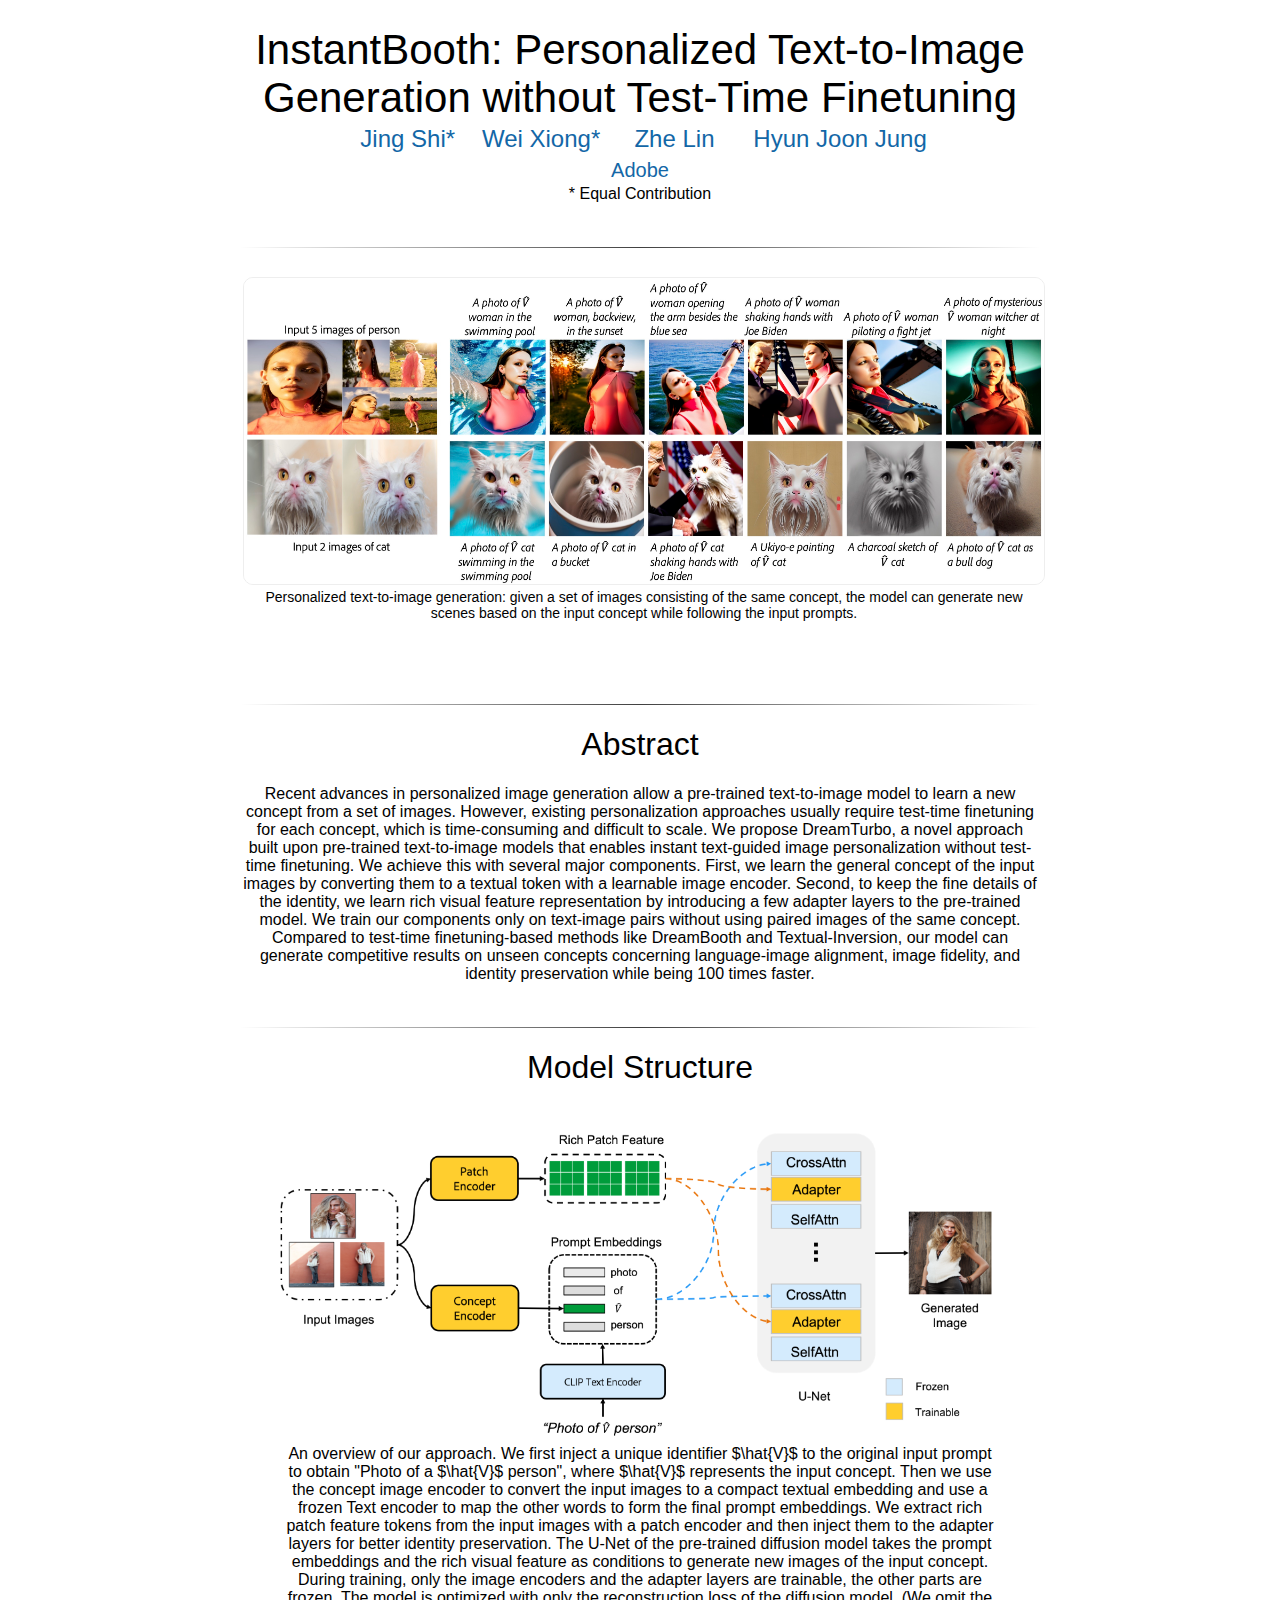
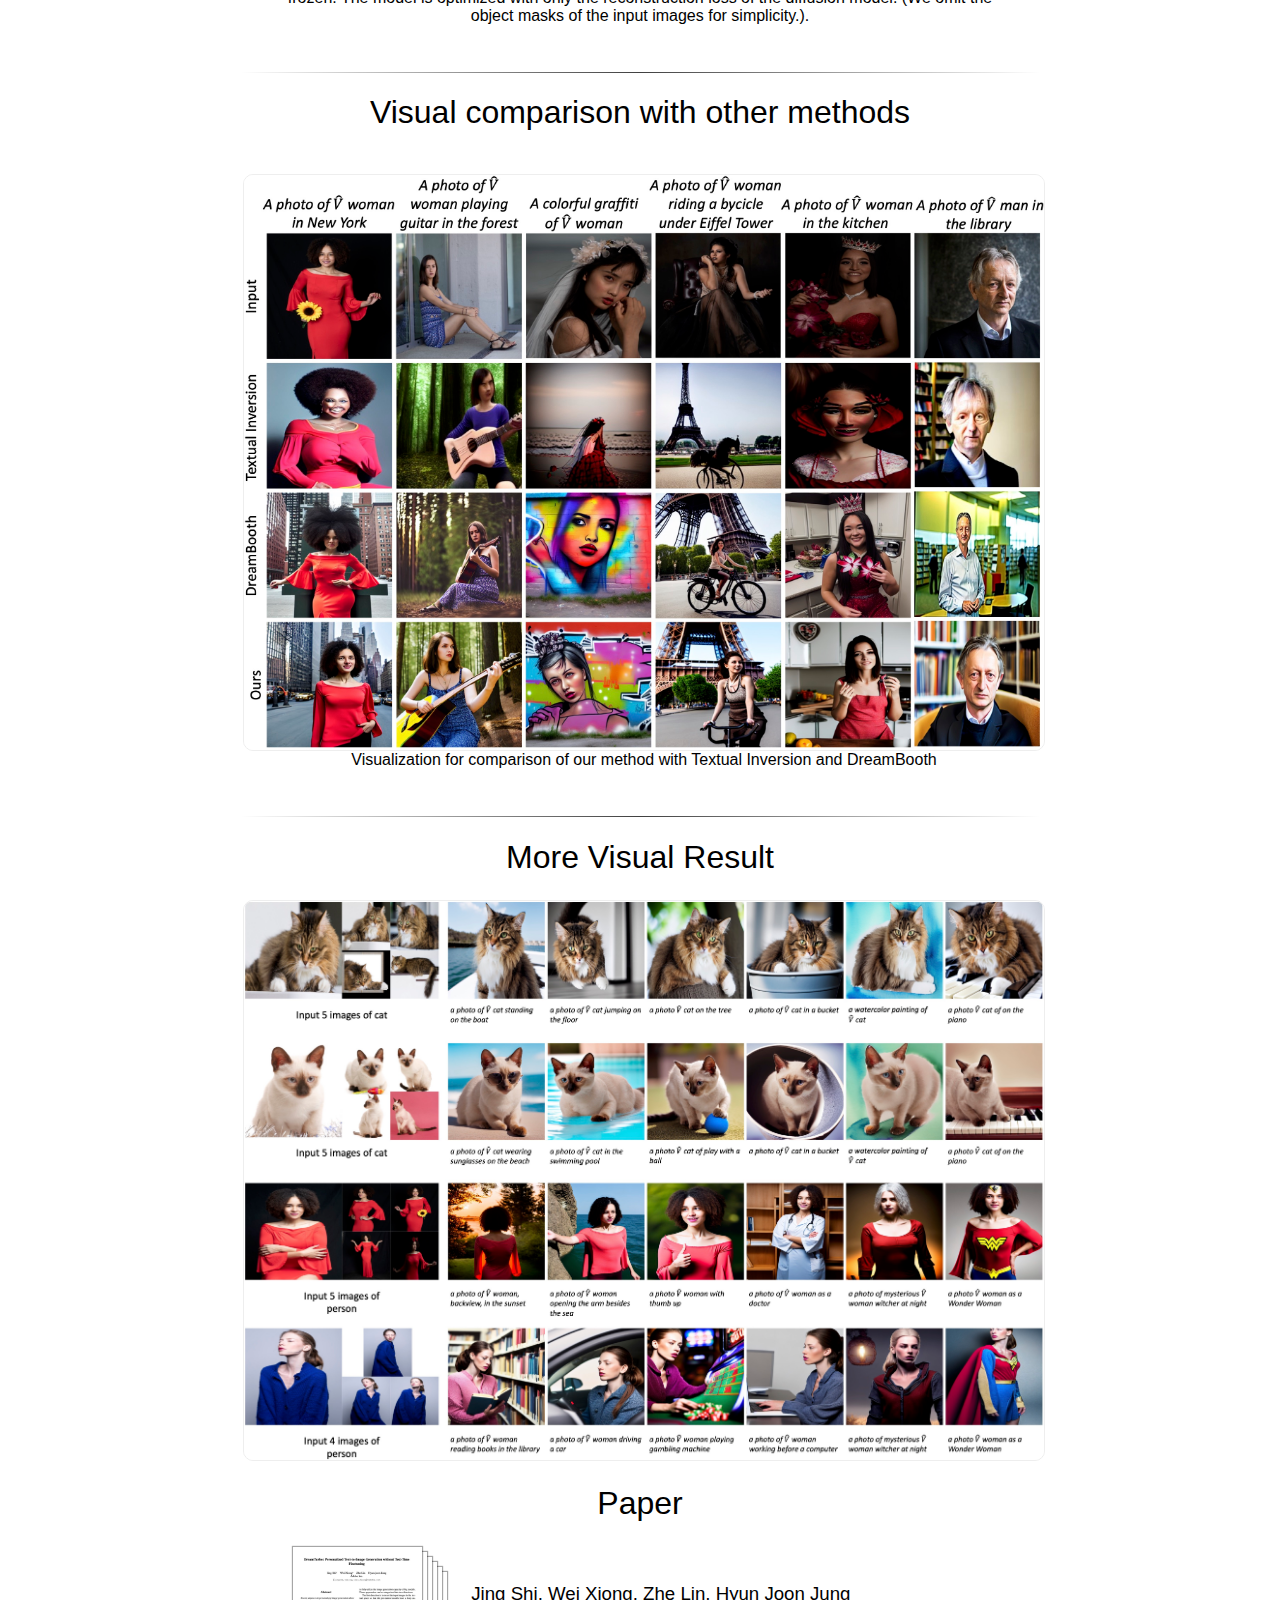
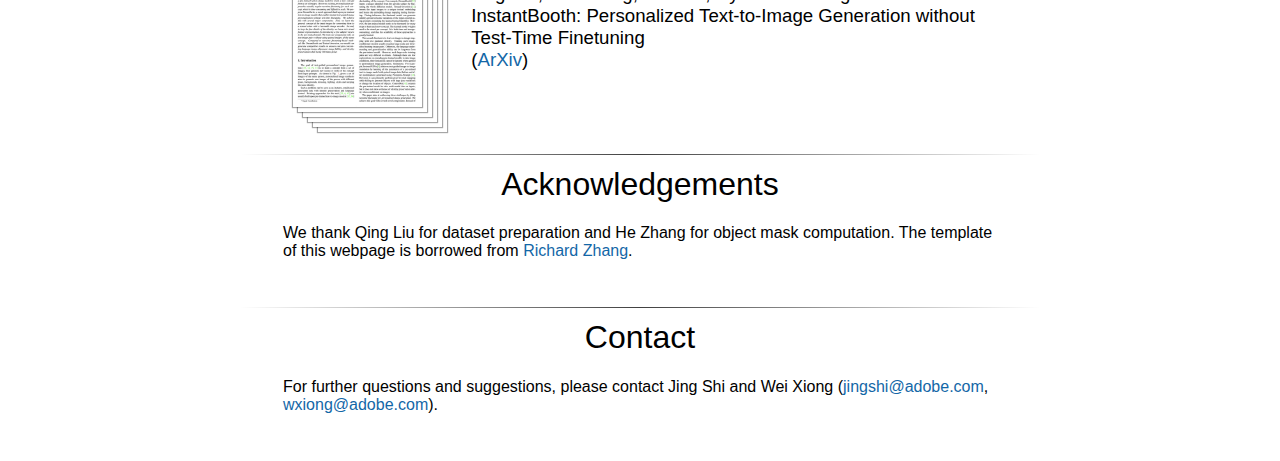
==== InstantBooth/index.html @ 2bd10f30 "update instantbooth website" ====
<script src="http://www.google.com/jsapi" type="text/javascript"></script> 
<script type="text/javascript">google.load("jquery", "1.3.2");</script>
<script src="https://cdn.mathjax.org/mathjax/latest/MathJax.js?config=TeX-AMS_HTML"></script>

<style type="text/css">
	body {
		font-family: "HelveticaNeue-Light", "Helvetica Neue Light", "Helvetica Neue", Helvetica, Arial, "Lucida Grande", sans-serif; 
		font-weight:300;
		font-size:16px;
		margin-left: auto;
		margin-right: auto;
		width: 800px;
	}
	
	h1 {
		font-weight:300;
	}
		
	h2 {
		font-weight:300;
		font-size: 22px;
		text-align: left;
	}

	.disclaimerbox {
		background-color: #eee;		
		border: 1px solid #eeeeee;
		border-radius: 10px ;
		-moz-border-radius: 10px ;
		-webkit-border-radius: 10px ;
		padding: 20px;
	}

	video.header-vid {
		height: 140px;
		border: 1px solid black;
		border-radius: 10px ;
		-moz-border-radius: 10px ;
		-webkit-border-radius: 10px ;
	}
	
	img.header-img {
		height: 140px;
		border: 1px solid black;
		border-radius: 10px ;
		-moz-border-radius: 10px ;
		-webkit-border-radius: 10px ;
	}
	
	img.rounded {
		border: 1px solid #eeeeee;
		border-radius: 10px ;
		-moz-border-radius: 10px ;
		-webkit-border-radius: 10px ;
	}
	
	a:link,a:visited
	{
		color: #1367a7;
		text-decoration: none;
	}
	a:hover {
		color: #208799;
	}
	
	td.dl-link {
		height: 160px;
		text-align: center;
		font-size: 22px;
	}
	
	.layered-paper-big { /* modified from: http://css-tricks.com/snippets/css/layered-paper/ */
		box-shadow:
		        0px 0px 1px 1px rgba(0,0,0,0.35), /* The top layer shadow */
		        5px 5px 0 0px #fff, /* The second layer */
		        5px 5px 1px 1px rgba(0,0,0,0.35), /* The second layer shadow */
		        10px 10px 0 0px #fff, /* The third layer */
		        10px 10px 1px 1px rgba(0,0,0,0.35), /* The third layer shadow */
		        15px 15px 0 0px #fff, /* The fourth layer */
		        15px 15px 1px 1px rgba(0,0,0,0.35), /* The fourth layer shadow */
		        20px 20px 0 0px #fff, /* The fifth layer */
		        20px 20px 1px 1px rgba(0,0,0,0.35), /* The fifth layer shadow */
		        25px 25px 0 0px #fff, /* The fifth layer */
		        25px 25px 1px 1px rgba(0,0,0,0.35); /* The fifth layer shadow */
		margin-left: 10px;
		margin-right: 45px;
	}

	.paper-big { /* modified from: http://css-tricks.com/snippets/css/layered-paper/ */
		box-shadow:
		        0px 0px 1px 1px rgba(0,0,0,0.35); /* The top layer shadow */

		margin-left: 10px;
		margin-right: 45px;
	}


	.layered-paper { /* modified from: http://css-tricks.com/snippets/css/layered-paper/ */
		box-shadow:
		        0px 0px 1px 1px rgba(0,0,0,0.35), /* The top layer shadow */
		        5px 5px 0 0px #fff, /* The second layer */
		        5px 5px 1px 1px rgba(0,0,0,0.35), /* The second layer shadow */
		        10px 10px 0 0px #fff, /* The third layer */
		        10px 10px 1px 1px rgba(0,0,0,0.35); /* The third layer shadow */
		margin-top: 5px;
		margin-left: 10px;
		margin-right: 30px;
		margin-bottom: 5px;
	}
	
	.vert-cent {
		position: relative;
	    top: 50%;
	    transform: translateY(-50%);
	}
	
	hr
	{
		border: 0;
		height: 1px;
		background-image: linear-gradient(to right, rgba(0, 0, 0, 0), rgba(0, 0, 0, 0.75), rgba(0, 0, 0, 0));
	}

	pre {
    text-align: left;
    white-space: pre;
	background-color: ghostwhite;
	border: 1px solid #CCCCCC;
	padding: 10px 20px;
	margin: 10px;
    tab-size:         4; /* Chrome 21+, Safari 6.1+, Opera 15+ */
    -moz-tab-size:    4; /* Firefox 4+ */
    -o-tab-size:      4; /* Opera 11.5 & 12.1 only */
  	}

</style>

<html>
  <head>
		<title>InstantBooth: Personalized Text-to-Image Generation without Test-Time Finetuning</title>
		<meta property="og:image" content=""/>
		<meta property="og:title" content="InstantBooth: Personalized Text-to-Image Generation without Test-Time Finetuning" />
  </head>

  <body>
    <br>
          <center>
          	<span style="font-size:42px">InstantBooth: Personalized Text-to-Image Generation without Test-Time Finetuning</span>
	  		  <table align=center width=600px>
	  			  <tr>
	  	              <td align=center width=100px>
	  					<center>
	  						<span style="font-size:24px"><a href="https://www.cs.rochester.edu/u/jshi31/">Jing Shi*</a></span>
		  		  		</center>
		  		  	  </td>
	  	              <td align=center width=100px>
	  					<center>
	  						<span style="font-size:24px"><a href="https://wxiong.me/">Wei Xiong*</a></span>
		  		  		</center>
		  		  	  </td>
	  	              <td align=center width=100px>
	  					<center>
	  						<span style="font-size:24px"><a href="https://sites.google.com/site/zhelin625/">Zhe Lin</a></span>
		  		  		</center>
		  		  	  </td>
	  	              <td align=center width=150px>
	  					<center>
	  						<span style="font-size:24px"><a href="https://polaris79.wixsite.com/hjung/">Hyun Joon Jung</a></span>
		  		  		</center>
		  		  	  </td>
				  </tr>
				</table>
          		<!-- <span style="font-size:30px">ECCV 2016.</span> -->

			  <table align=center width=600px>
				  <tr>
					  <td align=center width=100px>
						<center>
							<span style="font-size:20px"><a href="https://research.adobe.com/">Adobe</a></span>
						</center>
					  </td>
			  </table>
			* Equal Contribution 
          </center>

   		  <br><br>
		  <hr>

  		  <br>
  		  <table align=center width=720px>
  			  <tr>
  	              <td width=720px>
  					<center>
  	                	<a href="./resources/images/teaser.jpg"><img class="rounded" src = "./resources/images/teaser.jpg" width="800px"></img></href></a><br>
					</center>
  	              </td>
                </tr>
  	              <td width=400px>
  					<center>
  	                	<span style="font-size:14px">Personalized text-to-image generation: given a set of images consisting of the same concept, the model can generate new scenes based on the input concept while following the input prompts.
					</center>
  	              </td>

  		  </table>
      	  <br><br>

		  <!-- <table align=center width=720px>
			<tr>
				<td width=300px>
					<center>
						<a href="#download"><img class="rounded" onmouseover="this.src='./resources/images/data_icon.png';" onmouseout="this.src='./resources/images/data_icon.png';" src = "./resources/images/data_icon.png" height = "120px"></a><br>
						<span style="font-size:16px">Download Dataset</span><br>
					</center>
				</td>
				<td width=300px>
					<center>
						<a href="#video"><img class="rounded" onmouseover="this.src='./resources/images/video_icon.png';" onmouseout="this.src='./resources/images/video_icon.png';" src = "./resources/images/video_icon.png" height = "120px"></a><br>
						<span style="font-size:16px">Video</span><br>
					</center>
				</td>
				<td width=300px>
					<center>
						<a href="#analysis"><img class="rounded" onmouseover="this.src='./resources/images/magnify_glass.png';" onmouseout="this.src='./resources/images/magnify_glass.png';" src = "./resources/images/magnify_glass.png" height = "120px"></a><br>
						<span style="font-size:16px">Visualization</span><br>
					</center>
				</td>
				<td width=300px>
					<center>
					  <a href="https://github.com/jshi31/T2ONet"><img class="rounded" onmouseover="this.src='./resources/images/github_icon.png';" onmouseout="this.src='./resources/images/github_icon.png';" src = "./resources/images/github_icon.png" height = "120px"></a><br>
					  <span style="font-size:16px">GitHub Repo</span><br>						
					</center>
				</td>
			</tr>
		  </table> -->

		  <br><br>

		  <hr>

  		  <table align=center width=720px>
				<center><h1>Abstract</h1></center>
		  </table>
		  <center>
			<span>
				Recent advances in personalized image generation allow a pre-trained text-to-image model to learn a new concept from a set of images. However, existing personalization approaches usually require test-time finetuning for each concept, which is time-consuming and difficult to scale. We propose DreamTurbo, a novel approach built upon pre-trained text-to-image models that enables instant text-guided image personalization without test-time finetuning. We achieve this with several major components. First, we learn the general concept of the input images by converting them to a textual token with a learnable image encoder. Second, to keep the fine details of the identity, we learn rich visual feature representation by introducing a few adapter layers to the pre-trained model. We train our components only on text-image pairs without using paired images of the same concept. Compared to test-time finetuning-based methods like DreamBooth and Textual-Inversion, our model can generate competitive results on unseen concepts concerning language-image alignment, image fidelity, and identity preservation while being 100 times faster. 
		  	</span>
		  </center>
  		  <br><br>
		  <hr>

<!-- 		  <table align=center width=720px>
			<center><h1>Demo video</h1></center>
			<tr>
				<table align=center width=720px>
					<tr>
						<td align=center width=720px>
							<iframe width="600" height="320" src="https://www.youtube.com/embed/notLDzBJ2mg" frameborder="0" allowfullscreen></iframe>
						</td>
					  </tr>
					<tr>
						<td align=center width=720px>
						  <span style="font-size:14px"><i>
							An illustrative video of FineGym's hiecharcial annotations given a complete competition.
							Action and subaction boundaries are highlighted while irrelevant fragments are fast-forwarded.
							We also present the tree-based process at the end of the demo video.</i>
						</span>
						   </td>
					  </tr>
					 </table>
			  </tr>
		  </table> -->
		   <!-- <br><br> -->
		  <!-- <hr> -->
		<!-- <table align=center width=720px>
			<tr>
				<td width=400px>
				  <left>
			<center><h1>Related Work</h1></center>
			<center><strong>We maintain a curated paper list for language-guided image editing <a href=https://github.com/jshi31/awesome-language-guided-image-editing/>here.</href><a></strong>
			</center>
			</td>
		 </tr>
		</table> -->
		<!-- <hr>
		</table>
		  <table id="video" align=center width=720px>
			<center><h1>5-Minute presentation video</h1></center>
			<tr>
				<table align=center width=720px>
					<tr>
						<td align=center width=720px>
							<iframe width="600" height="320" src="https://www.youtube.com/embed/5CZpK1WED3E" frameborder="0" allowfullscreen></iframe>
						</td>
					  </tr>
					<tr>
					 </table>
			  </tr>
		  </table>
		   <br><br>
		  <hr> -->


<!-- 		  <table align=center width=720px>
			<center><h1>Dataset hierarchy</h1></center>
			<tr>
				<td width=400px>
				  <center>
					  <a><img class="rounded" src = "./resources/images/hierarchy.png" width="800px"></img></a><br>
				</center>
				</td>
			</tr>
				<td width=400px>
				  <center>
					  <span style="font-size:14px"><i>
						FineGym organizes both the semantic and temporal annotations hierarchically.
						The upper part shows three levels of categorical labels, namely events (e.g. balance beam), sets (e.g. dismounts) and elements (e.g. salto forward tucked).
						The lower part depicts the two-level temporal annotations, i.e. the temporal boundaries of actions (in the top bar) and sub-action instances (in the bottom bar).
						</i>
				</center>
				</td>

		  </table>
	      <br><br>
		  <hr> -->

		  <script type="text/x-mathjax-config">
			MathJax.Hub.Config({
				tex2jax: {
					inlineMath: [ ['$','$'] ],
					displayMath: [ ['$$','$$'] ],
					 processEscapes: true
				}
			});
		</script>

		  <table align=center width=720px>
			<center><h1>Model Structure</h1></center>
			<tr>
				<td width=720px>
					<center>
						<span style="font-size:22px"><a></a></span><br>
						<a><img src = "./resources/images/framework.png" width = "720px"></img></a>
					</center>
					<center>
					<span>
						An overview of our approach. We first inject a unique identifier $\hat{V}$ to  the original input prompt to obtain "Photo of a $\hat{V}$ person", where $\hat{V}$ represents the input concept. Then we use the concept image encoder to convert the input images to a compact textual embedding and use a frozen Text encoder to map the other words to form the final prompt embeddings. We extract rich patch feature tokens from the input images with a patch encoder and then inject them to the adapter layers for better identity preservation.  The U-Net of the pre-trained diffusion model takes the prompt embeddings and the rich visual feature as conditions to generate new images of the input concept. During training, only the image encoders and the adapter layers are trainable, the other parts are frozen. The model is optimized with only the reconstruction loss of the diffusion model. (We omit the object masks of the input images for simplicity.).
					</span>
					<br>
					</center>
			</tr>
		  </table>

		  <br><br>
		  <hr>

		  <table align=center width=720px>
			<center><h1>Visual comparison with other methods</h1></center>
			<tr>
				<center>
				<br>
				</center>
				<td width=720px>
					<center>
  	                	<a href="./resources/images/main_comp.jpg"><img class="rounded" src = "./resources/images/main_comp.jpg" width="800px"></img></href></a><br>
						<span>Visualization for comparison of our method with Textual Inversion and DreamBooth</span>
					</center>
			</tr>
		  </table>

		  <br><br>
		  <hr>

		  <table id='analysis' align=center width=720px>
			<center><h1>More Visual Result</h1></center>
			<table>
			<tr>
				  <td width=400px>
				  <center>
					  <a><img class="rounded" src = "./resources/images/more_visual.jpg" width="800px"></img></a><br>
				</center>
				</td>
			</tr>
			</table>


		  <!-- <table id="download" align=center width=720px>
			<center><h1>Download</h1></center>
			<tr>
				<td width=300px>
					<center>
						<span style="font-size:24px">MA5k-Req Image & Annotation</span><br>
						<br>
						<a href="https://drive.google.com/drive/folders/14-NuoBfWPY2VFy7OOklBFqAmINLFMnUk?usp=sharing">
						<img class="rounded" onmouseover="this.src='./resources/images/dataset_icon.jpg';" onmouseout="this.src='./resources/images/dataset_icon.jpg';" src = "./resources/images/dataset_icon.jpg" height = "150px">
						</a><br>
						Check its README to see the data structure.
					<span style="font-size:16px"></span>
					</center>
				</td>
			</tr>
		</table>
		<hr> -->

		 <table align=center width=720px>
			<center><h1>Paper</h1></center>
			   <tr>
				 <td align=center>
				 	<a href="">
				 		<img class="layered-paper-big" style="height:160px" src="./resources/images/paper_pdf_thumb.jpg"/></a></td>
				 <td><span style="font-size:14pt">Jing Shi, Wei Xiong, Zhe Lin, Hyun Joon Jung<br>
				 InstantBooth: Personalized Text-to-Image Generation without Test-Time Finetuning<br>
				 (<a href="">ArXiv</a>)</a>
				 <span style="font-size:4pt"><a href=""><br></a>
				 </span>
			 </tr>
		   </table>
		 
		 <br><br>
		 <hr>

		  	
  		  <table align=center width=720px>
  			  <tr>
  	              <td width=400px>
  					<left>
	  		  <center><h1>Acknowledgements</h1></center>
				We thank Qing Liu for dataset preparation and He Zhang for object mask computation.
				The template of this webpage is borrowed from <a href=https://richzhang.github.io/colorization/>Richard Zhang</href><a>.
			</left>
		</td>
			 </tr>
		</table>

		<br><br>
		<hr>


		<table align=center width=720px>
			<tr>
				<td width=400px>
				  <left>
			<center><h1>Contact</h1></center>
			For further questions and suggestions, please contact Jing Shi and Wei Xiong (<a href='mailto:jingshi@adobe.com'>jingshi@adobe.com</a>, <a href='mailto:wxiong@adobe.com'>wxiong@adobe.com</a>).
			
			
		</left>
	</td>
		 </tr>
	</table>

		<br><br>

<script>
	
  (function(i,s,o,g,r,a,m){i['GoogleAnalyticsObject']=r;i[r]=i[r]||function(){
  (i[r].q=i[r].q||[]).push(arguments)},i[r].l=1*new Date();a=s.createElement(o),
  m=s.getElementsByTagName(o)[0];a.async=1;a.src=g;m.parentNode.insertBefore(a,m)
  })(window,document,'script','//www.google-analytics.com/analytics.js','ga');

  ga('create', 'UA-75863369-1', 'auto');
  ga('send', 'pageview');

</script>
              
</body>
</html>
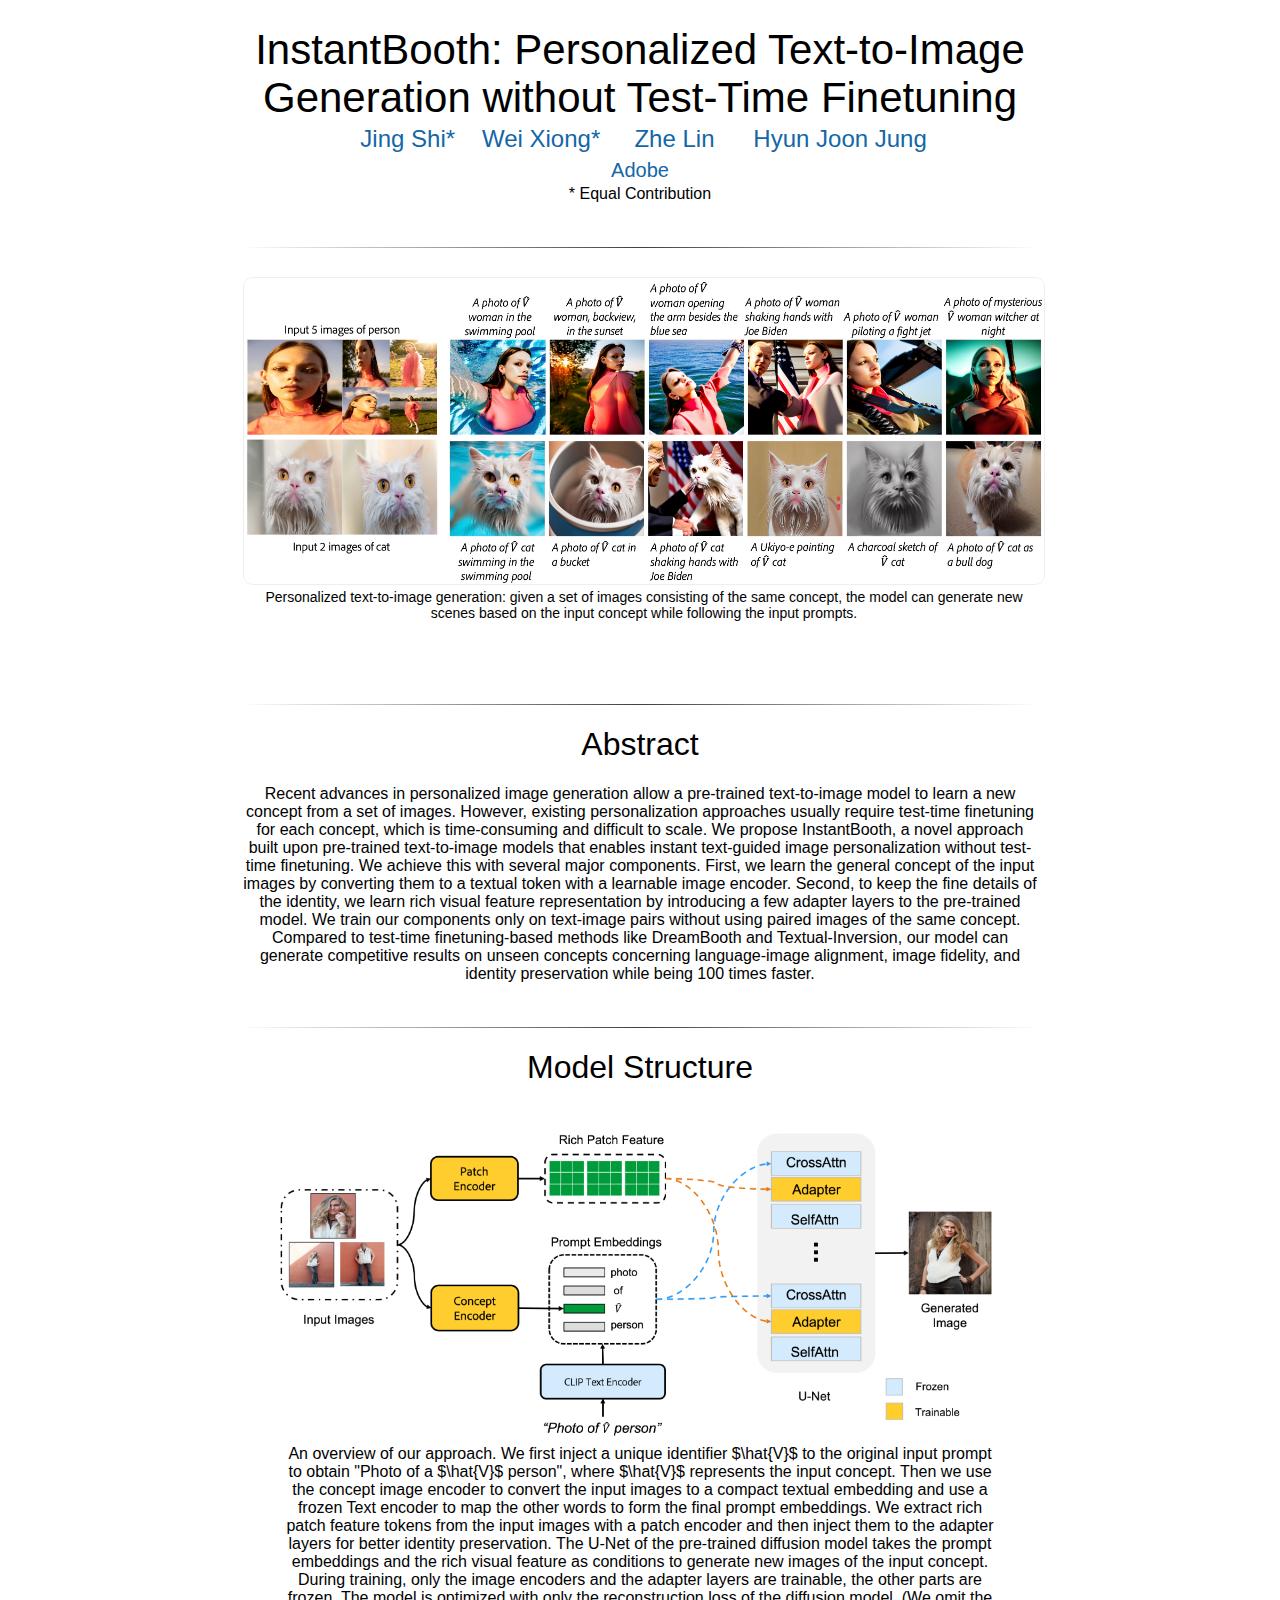
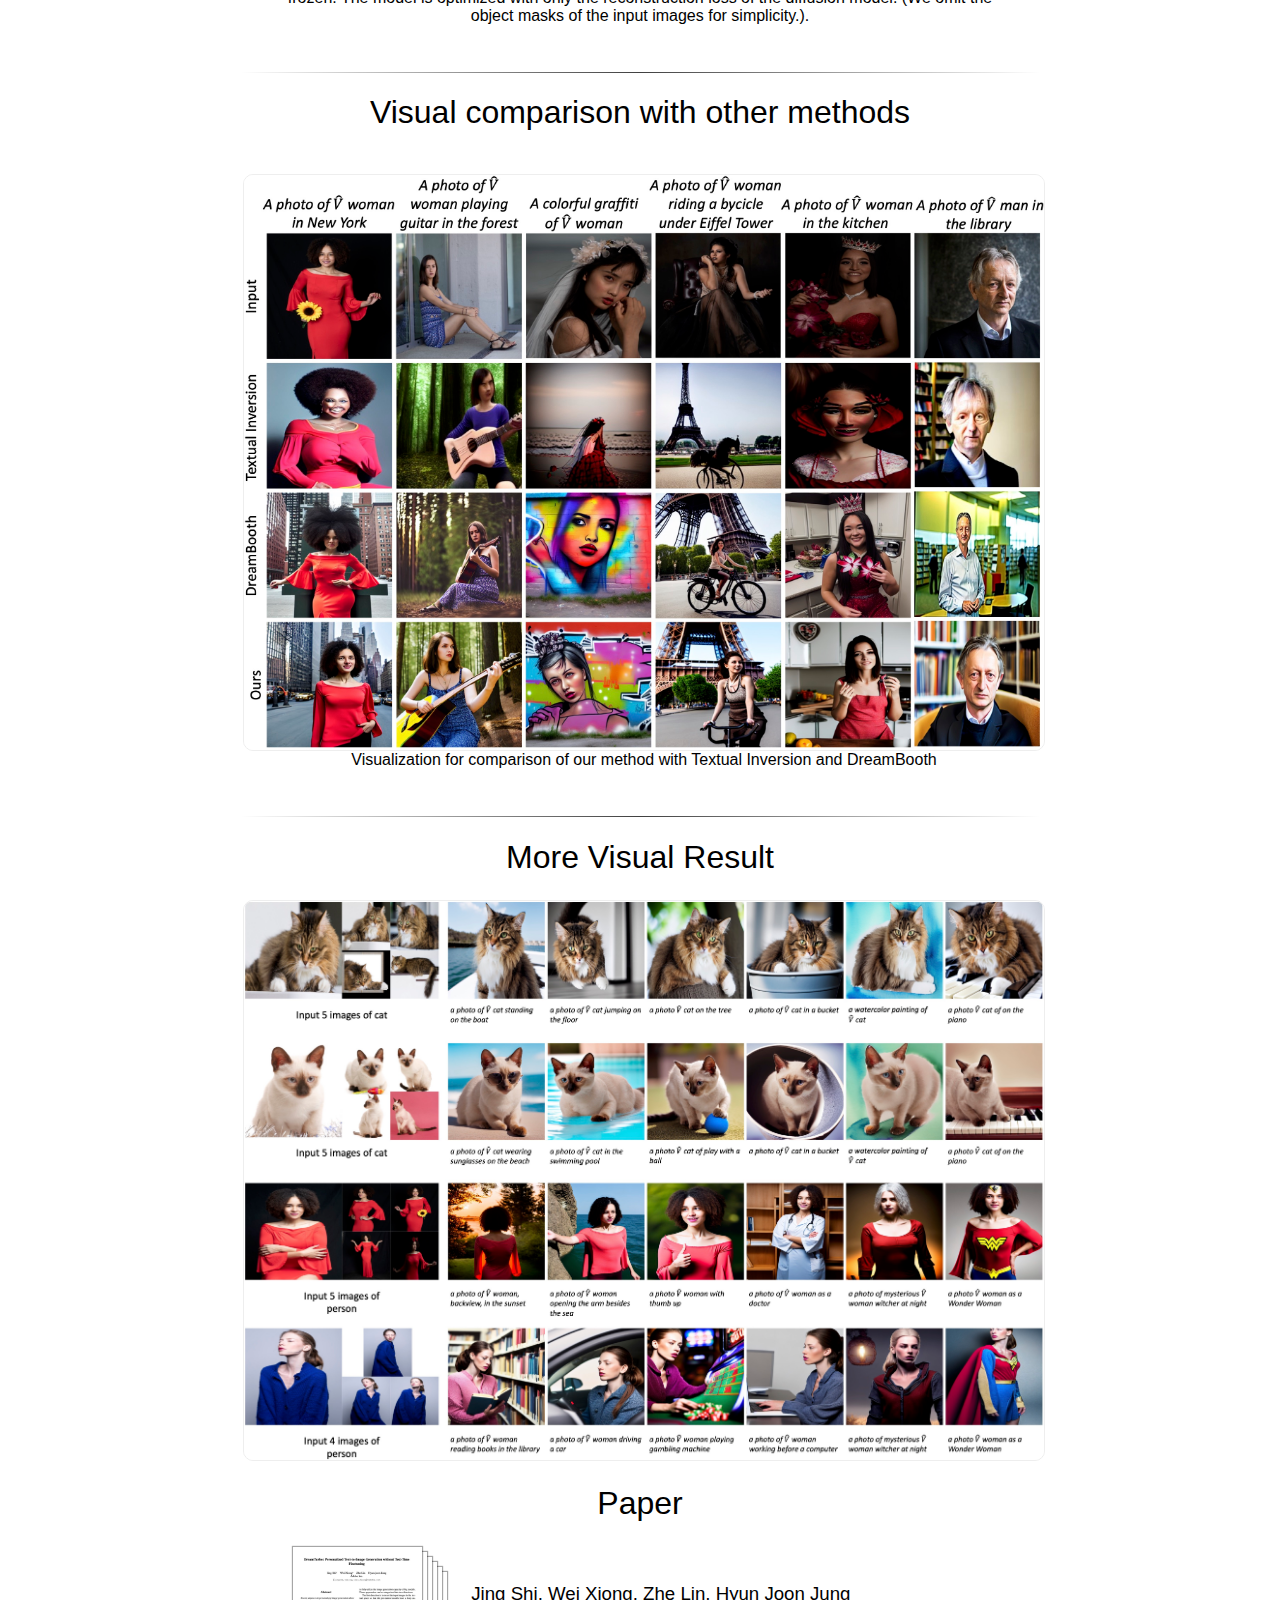
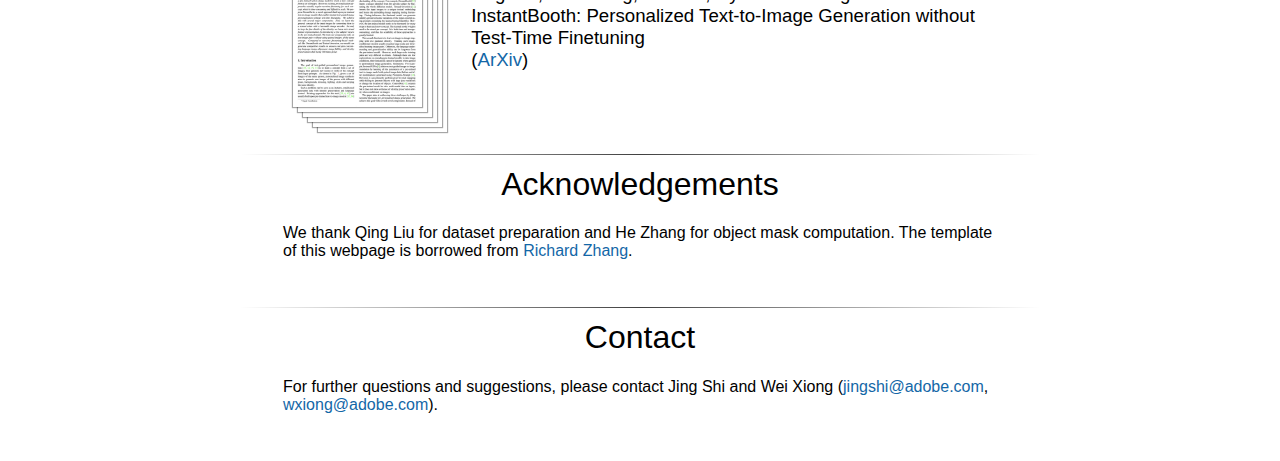
==== commit c7f6e554: "update instantbooth website" ====
--- a/InstantBooth/index.html
+++ b/InstantBooth/index.html
@@ -243,7 +243,7 @@
 		  </table>
 		  <center>
 			<span>
-				Recent advances in personalized image generation allow a pre-trained text-to-image model to learn a new concept from a set of images. However, existing personalization approaches usually require test-time finetuning for each concept, which is time-consuming and difficult to scale. We propose DreamTurbo, a novel approach built upon pre-trained text-to-image models that enables instant text-guided image personalization without test-time finetuning. We achieve this with several major components. First, we learn the general concept of the input images by converting them to a textual token with a learnable image encoder. Second, to keep the fine details of the identity, we learn rich visual feature representation by introducing a few adapter layers to the pre-trained model. We train our components only on text-image pairs without using paired images of the same concept. Compared to test-time finetuning-based methods like DreamBooth and Textual-Inversion, our model can generate competitive results on unseen concepts concerning language-image alignment, image fidelity, and identity preservation while being 100 times faster. 
+				Recent advances in personalized image generation allow a pre-trained text-to-image model to learn a new concept from a set of images. However, existing personalization approaches usually require test-time finetuning for each concept, which is time-consuming and difficult to scale. We propose InstantBooth, a novel approach built upon pre-trained text-to-image models that enables instant text-guided image personalization without test-time finetuning. We achieve this with several major components. First, we learn the general concept of the input images by converting them to a textual token with a learnable image encoder. Second, to keep the fine details of the identity, we learn rich visual feature representation by introducing a few adapter layers to the pre-trained model. We train our components only on text-image pairs without using paired images of the same concept. Compared to test-time finetuning-based methods like DreamBooth and Textual-Inversion, our model can generate competitive results on unseen concepts concerning language-image alignment, image fidelity, and identity preservation while being 100 times faster. 
 		  	</span>
 		  </center>
   		  <br><br>
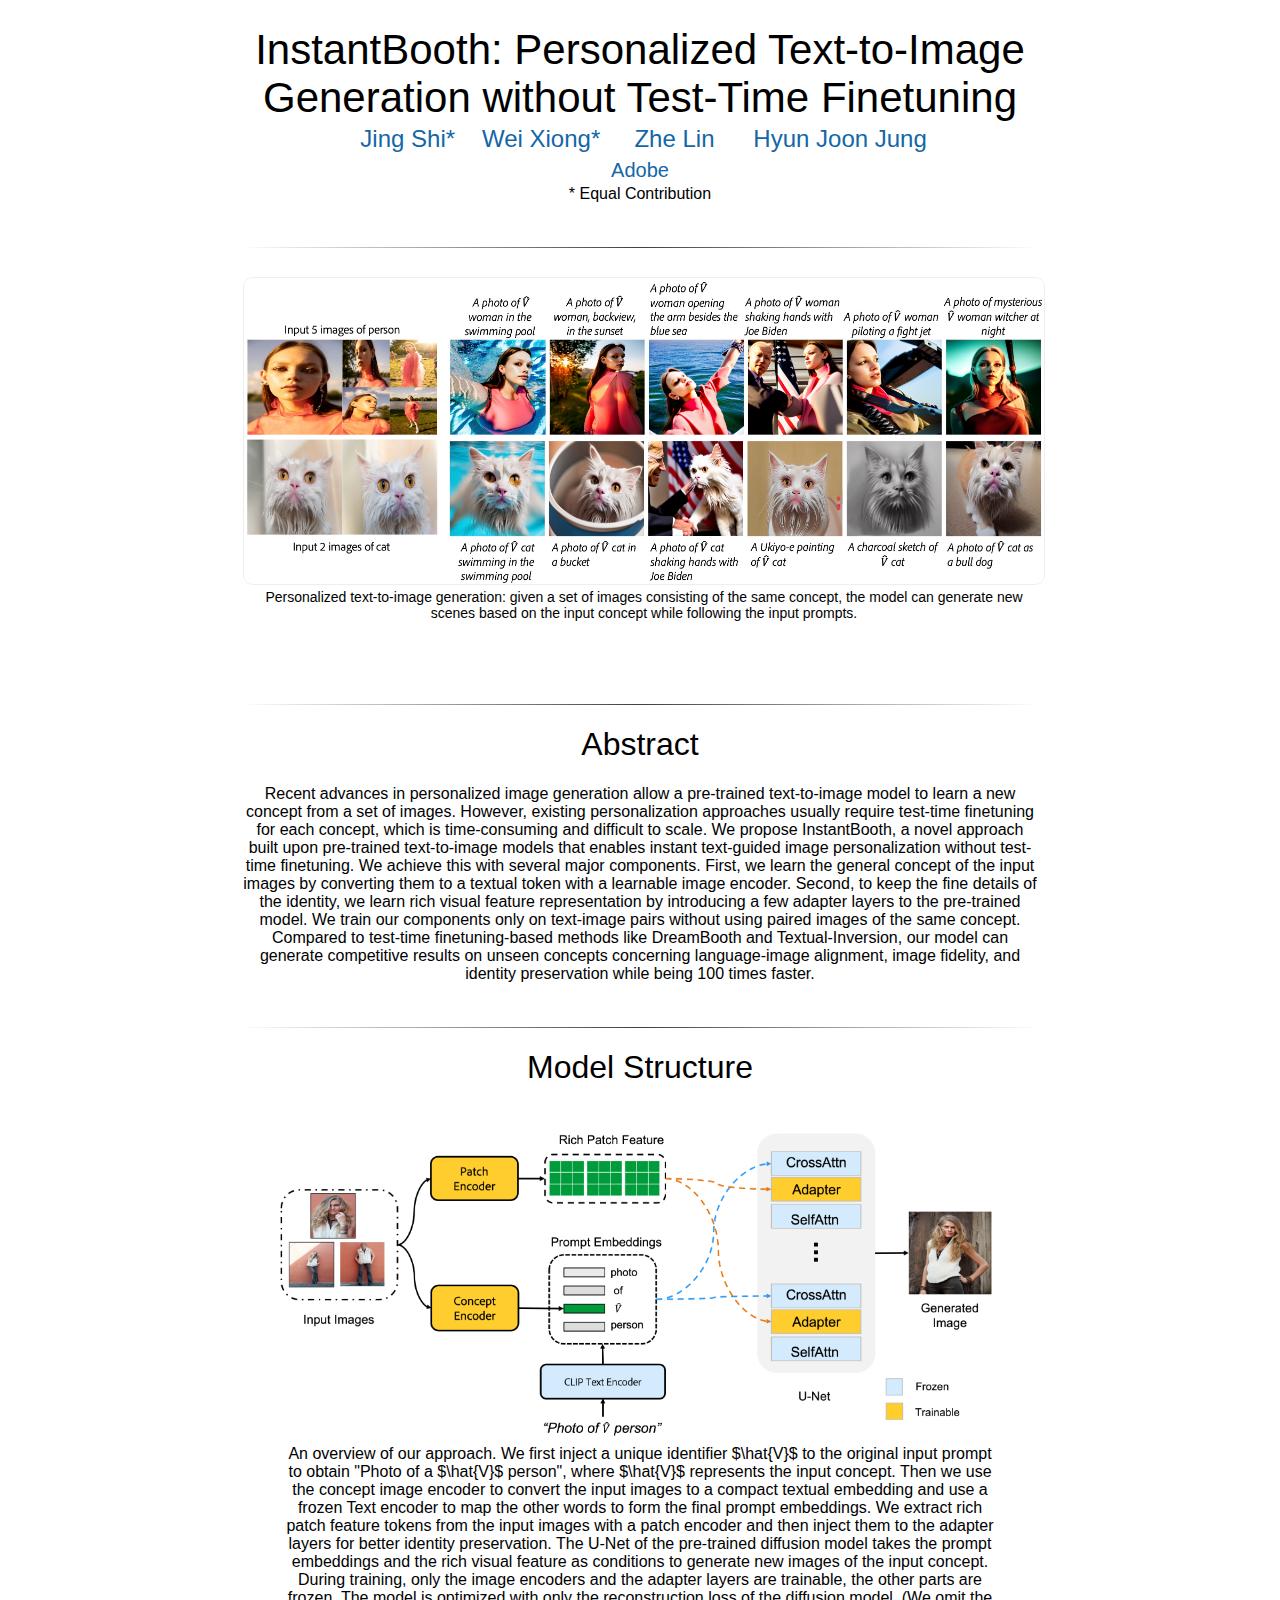
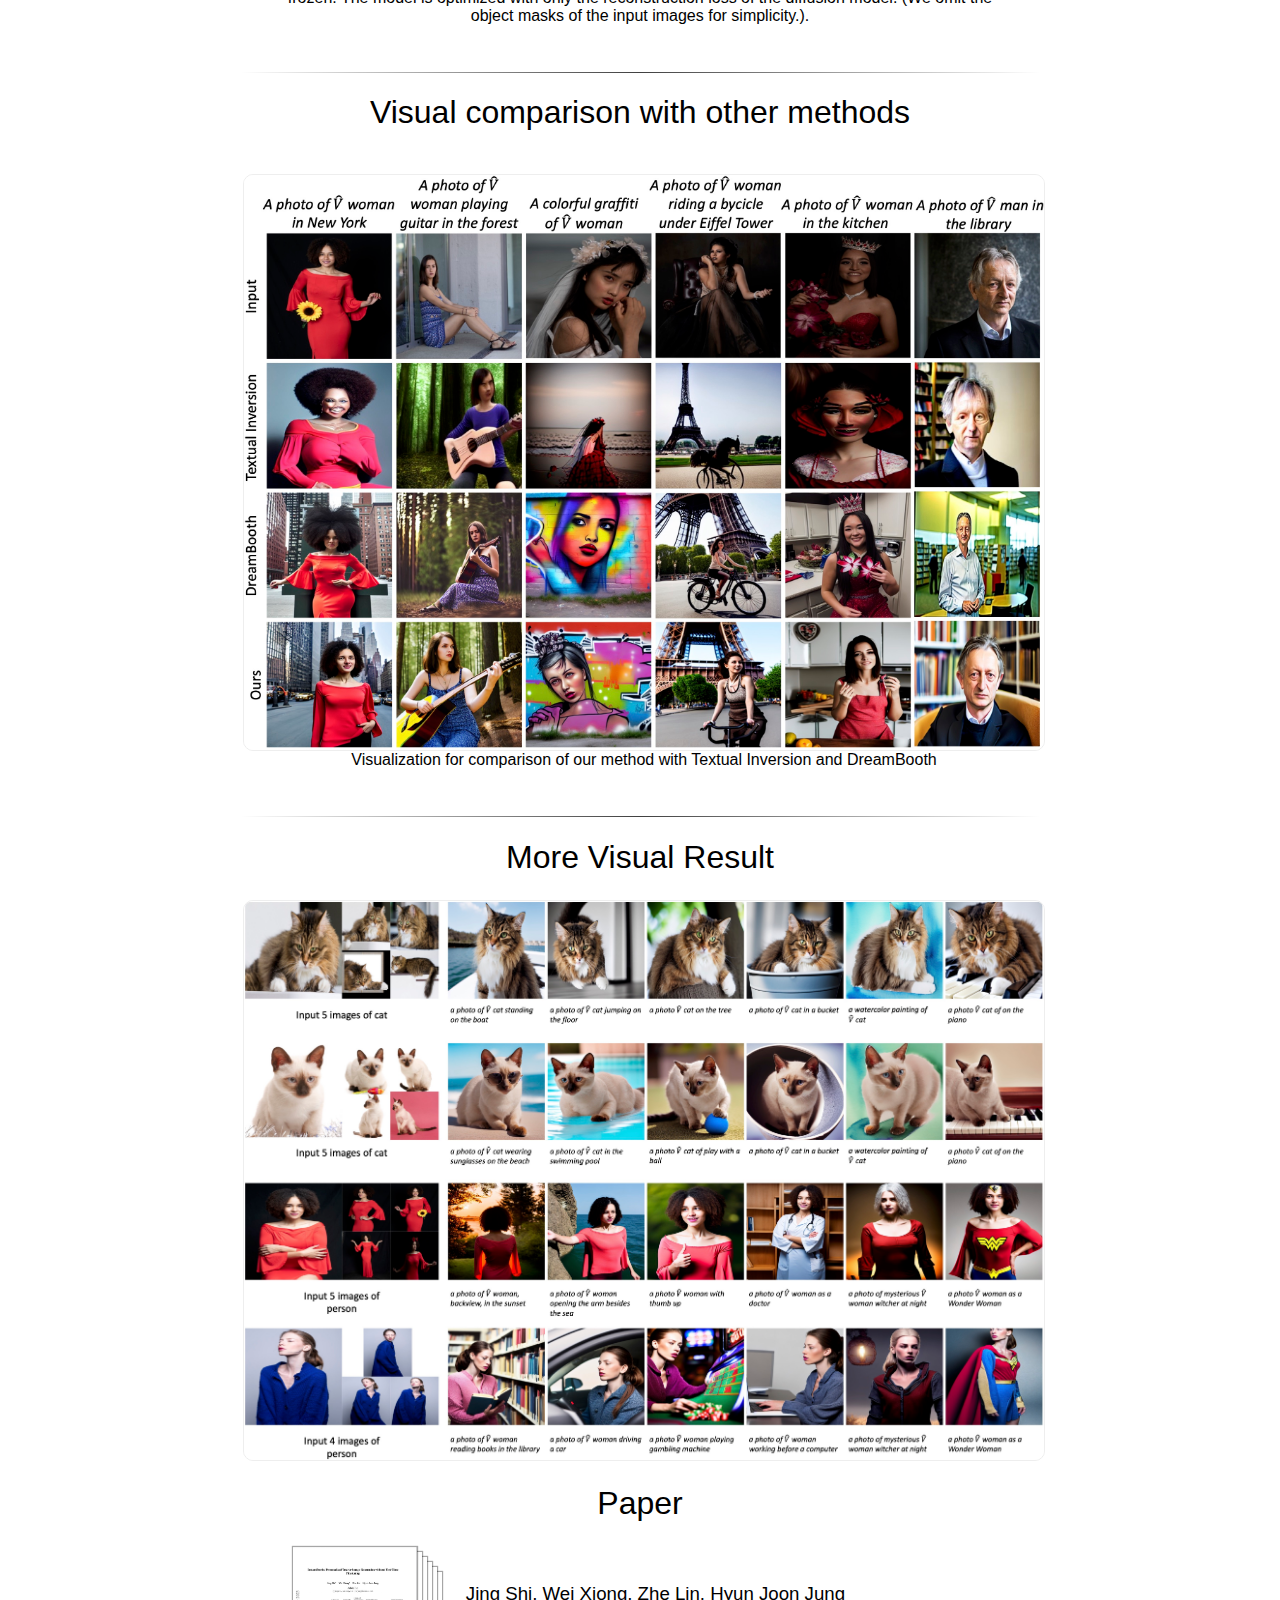
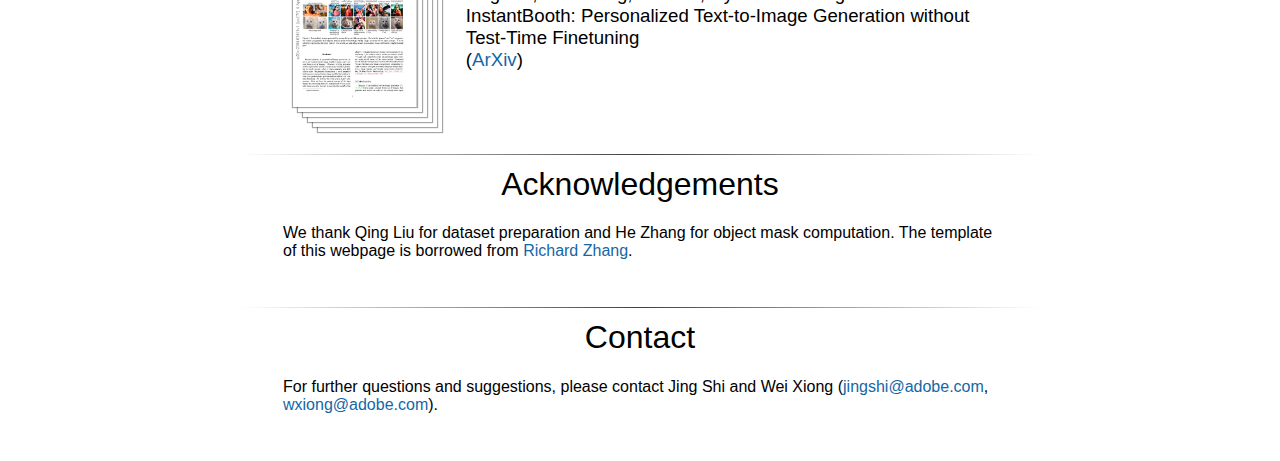
==== commit 29bbfff4: "update" ====
--- a/InstantBooth/index.html
+++ b/InstantBooth/index.html
@@ -406,11 +406,11 @@
 			<center><h1>Paper</h1></center>
 			   <tr>
 				 <td align=center>
-				 	<a href="">
+				 	<a href="https://arxiv.org/pdf/2304.03411.pdf">
 				 		<img class="layered-paper-big" style="height:160px" src="./resources/images/paper_pdf_thumb.jpg"/></a></td>
 				 <td><span style="font-size:14pt">Jing Shi, Wei Xiong, Zhe Lin, Hyun Joon Jung<br>
 				 InstantBooth: Personalized Text-to-Image Generation without Test-Time Finetuning<br>
-				 (<a href="">ArXiv</a>)</a>
+				 (<a href="https://arxiv.org/pdf/2304.03411.pdf">ArXiv</a>)</a>
 				 <span style="font-size:4pt"><a href=""><br></a>
 				 </span>
 			 </tr>
